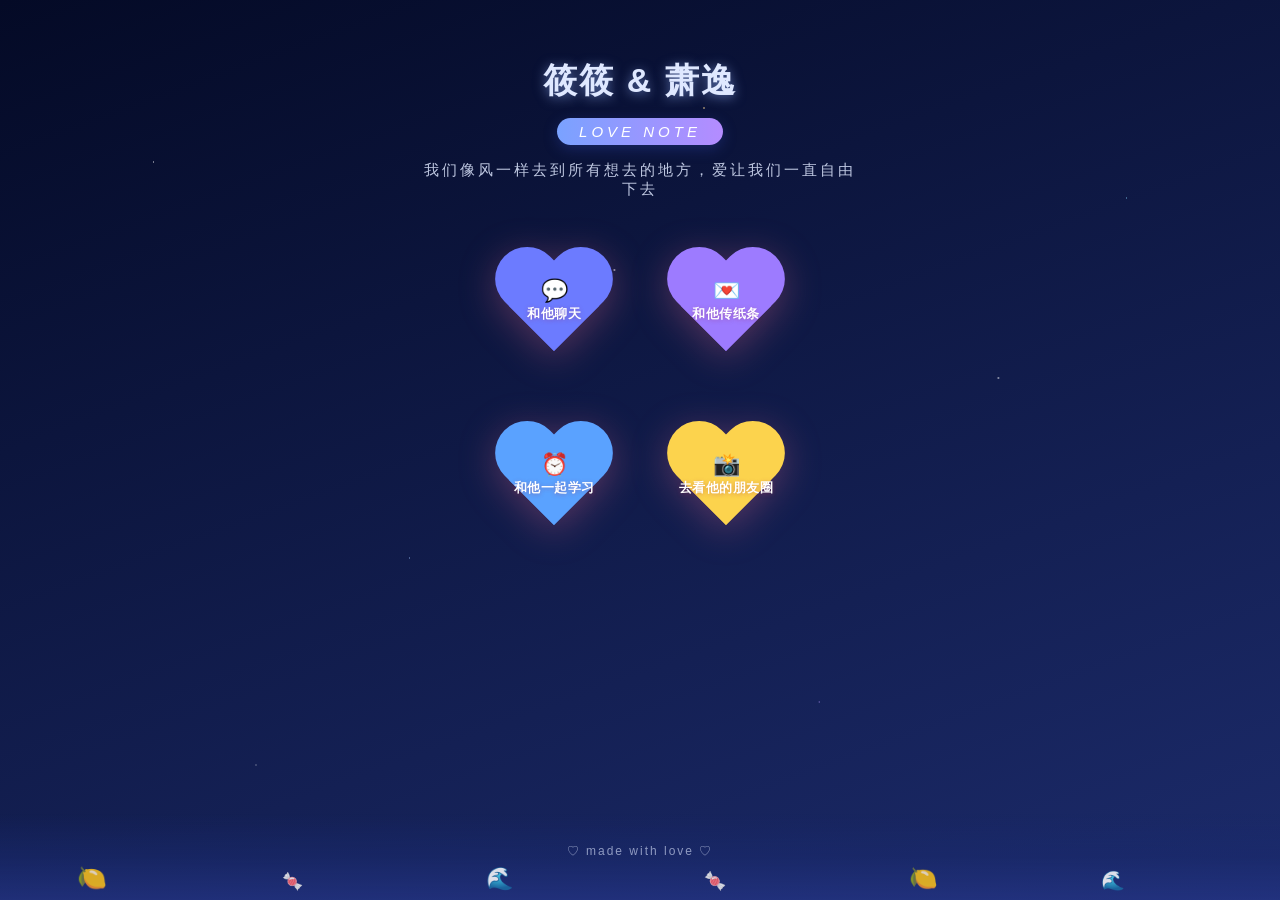
==== index.html @ c5c55795 "feat: love note site" ====
<!DOCTYPE html>
<html lang="zh-CN">
<head>
<meta charset="UTF-8">
<meta name="viewport" content="width=device-width, initial-scale=1.0, viewport-fit=cover">
<title>Love Note</title>
<link rel="stylesheet" href="style.css">
</head>
<body>

<div class="starfield"></div>
<div class="lemon-sea">
  <span class="sea-emoji">🍋</span>
  <span class="sea-emoji">🍬</span>
  <span class="sea-emoji">🌊</span>
  <span class="sea-emoji">🍬</span>
  <span class="sea-emoji">🍋</span>
  <span class="sea-emoji">🌊</span>
</div>
<div class="racing-car">🏎️<span class="car-trail"></span></div>
<div class="racing-car racer-2">🏁<span class="car-trail"></span></div>

<!-- 漂浮装饰：爱心与星光 -->
<div class="float-deco" id="floatDeco"></div>

<div class="page">

  <div class="home-head">
    <div class="home-names" id="homeNames"></div>
    <div><span class="home-lovenote" id="homeLoveNote"></span></div>
    <div class="home-slogan" id="homeSlogan"></div>
  </div>

  <!-- 三个爱心入口 -->
  <div class="hearts" id="hearts"></div>

  <div class="home-footer" id="homeFooter">♡ made with love ♡</div>
</div>

<script src="config.js"></script>
<script src="moments.js"></script>
<script>
(function () {
  var g = SITE_CONFIG.global;
  var home = SITE_CONFIG.home;

  /* 应用全局配色 */
  document.documentElement.style.setProperty('--grad-from', g.gradientFrom);
  document.documentElement.style.setProperty('--grad-to', g.gradientTo);
  document.documentElement.style.setProperty('--text-color', g.textColor);
  document.title = g.siteTitle;

  /* 主页文案 */
  document.getElementById('homeNames').textContent = g.coupleNames;
  document.getElementById('homeLoveNote').textContent = g.loveNoteText;
  document.getElementById('homeSlogan').textContent = g.slogan;

  /* 渲染三个爱心入口 */
  var heartsBox = document.getElementById('hearts');
  home.hearts.forEach(function (h) {
    var item = document.createElement('div');
    item.className = 'heart-item';

    var btn = document.createElement('a');
    btn.className = 'heart-btn';
    btn.href = h.url || '#';
    btn.style.setProperty('--heart-color', h.color);
    btn.innerHTML =
      '<span class="shape"></span>' +
      '<span class="heart-content">' +
        '<span class="heart-icon">' + h.icon + '</span>' +
        '<span class="heart-label">' + escapeHtml(h.label) + '</span>' +
      '</span>';

    var sub = document.createElement('div');
    sub.className = 'heart-sub';
    sub.textContent = h.subLabel || '';

    item.appendChild(btn);
    item.appendChild(sub);
    heartsBox.appendChild(item);
  });

  /* 漂浮装饰 */
  var deco = document.getElementById('floatDeco');
  var symbols = ['💗', '✨', '💕', '🌟', '💖', '⭐', '🏎️', '🍋', '🍬', '🏁'];
  for (var i = 0; i < 14; i++) {
    var s = document.createElement('span');
    s.textContent = symbols[i % symbols.length];
    s.style.left = (Math.random() * 100) + '%';
    s.style.fontSize = (12 + Math.random() * 16) + 'px';
    s.style.animationDuration = (9 + Math.random() * 14) + 's';
    s.style.animationDelay = (-Math.random() * 16) + 's';
    deco.appendChild(s);
  }

  function escapeHtml(str) {
    return String(str == null ? '' : str)
      .replace(/&/g, '&amp;').replace(/</g, '&lt;').replace(/>/g, '&gt;')
      .replace(/"/g, '&quot;').replace(/'/g, '&#39;');
  }
})();
</script>
</body>
</html>
---- style.css ----
/* =====================================================
 * 全局样式 - 粉色渐变 · 甜蜜温馨 · 移动端优先
 * ===================================================== */
* { margin: 0; padding: 0; box-sizing: border-box; -webkit-tap-highlight-color: transparent; }

html, body { height: 100%; }

body {
  font-family: "PingFang SC", "Microsoft YaHei", "Hiragino Sans GB", sans-serif;
  color: var(--text-color, #5a2d3c);
  background: linear-gradient(160deg, var(--grad-from, #ffe0f0), var(--grad-to, #ffb6c1)) fixed;
  min-height: 100vh;
  overflow-x: hidden;
}

a { text-decoration: none; color: inherit; }
button { font-family: inherit; }
input, textarea { font-family: inherit; }

/* ---------- 通用页面容器 ---------- */
.page {
  max-width: 480px;
  margin: 0 auto;
  min-height: 100vh;
  padding: 24px 20px 40px;
  display: flex;
  flex-direction: column;
  align-items: center;
  position: relative;
  animation: pageIn .6s ease both;
}
@keyframes pageIn {
  from { opacity: 0; transform: translateY(14px); }
  to   { opacity: 1; transform: translateY(0); }
}

/* ---------- 顶部导航（子页面用） ---------- */
.topbar {
  width: 100%;
  display: flex;
  align-items: center;
  gap: 12px;
  margin-bottom: 18px;
}
.topbar .back-btn {
  width: 38px; height: 38px;
  border-radius: 50%;
  background: rgba(255, 255, 255, .75);
  display: flex; align-items: center; justify-content: center;
  font-size: 18px;
  color: var(--text-color, #5a2d3c);
  box-shadow: 0 2px 10px rgba(214, 99, 137, .18);
  transition: transform .2s;
}
.topbar .back-btn:active { transform: scale(.9); }
.topbar .topbar-title {
  font-size: 18px;
  font-weight: 700;
  letter-spacing: 1px;
}

/* ---------- 漂浮装饰（爱心 / 星光） ---------- */
.float-deco {
  position: fixed;
  inset: 0;
  pointer-events: none;
  overflow: hidden;
  z-index: 0;
}
.float-deco span {
  position: absolute;
  bottom: -40px;
  opacity: .45;
  animation: floatUp linear infinite;
  font-size: 18px;
}
@keyframes floatUp {
  0%   { transform: translateY(0) rotate(0deg); opacity: 0; }
  10%  { opacity: .5; }
  90%  { opacity: .35; }
  100% { transform: translateY(-110vh) rotate(360deg); opacity: 0; }
}

/* =====================================================
 * 主页
 * ===================================================== */
.home-head {
  text-align: center;
  margin: 34px 0 10px;
  z-index: 1;
}
.home-names {
  font-size: 34px;
  font-weight: 800;
  letter-spacing: 2px;
  text-shadow: 0 2px 12px rgba(255, 255, 255, .8);
}
.home-lovenote {
  display: inline-block;
  margin-top: 14px;
  padding: 5px 22px;
  font-size: 15px;
  letter-spacing: 4px;
  font-style: italic;
  color: #fff;
  background: linear-gradient(90deg, #ff8fab, #ff6b95);
  border-radius: 999px;
  box-shadow: 0 4px 14px rgba(214, 99, 137, .3);
  text-transform: uppercase;
}
.home-slogan {
  margin-top: 16px;
  font-size: 15px;
  letter-spacing: 3px;
  opacity: .85;
}

/* ---------- 爱心按钮 ---------- */
.hearts {
  margin-top: 40px;
  display: flex;
  flex-direction: column;
  align-items: center;
  gap: 34px;
  z-index: 1;
}
.heart-item { display: flex; flex-direction: column; align-items: center; }
.heart-btn {
  position: relative;
  width: 128px; height: 118px;
  display: block;
  cursor: pointer;
  transition: transform .25s ease;
  animation: heartBeat 2.6s ease-in-out infinite;
}
.heart-btn:active { transform: scale(.92); }
@keyframes heartBeat {
  0%, 100% { transform: scale(1); }
  12%      { transform: scale(1.06); }
  24%      { transform: scale(1); }
}
.heart-btn .shape, .heart-btn .shape::before, .heart-btn .shape::after {
  position: absolute;
  background: var(--heart-color, #ff7fa8);
}
.heart-btn .shape {
  top: 0; left: 0;
  width: 128px; height: 118px;
  transform: none;
  filter: drop-shadow(0 8px 18px rgba(214, 99, 137, .35));
  background: transparent;
}
.heart-btn .shape::before, .heart-btn .shape::after {
  content: "";
  top: 0;
  width: 64px; height: 102px;
  border-radius: 64px 64px 0 0;
}
.heart-btn .shape::before {
  left: 64px;
  transform: rotate(-45deg);
  transform-origin: 0 100%;
}
.heart-btn .shape::after {
  left: 0;
  transform: rotate(45deg);
  transform-origin: 100% 100%;
}
.heart-btn .heart-content {
  position: absolute;
  left: 50%; top: 50%;
  transform: translate(-50%, -50%) translateY(-8px); /* 在爱心正中的基础上整体上移，贴近视觉重心 */
  width: 100px;               /* 限制在爱心内部宽度，不贴到弧形边缘 */
  display: flex;
  flex-direction: column;
  align-items: center;
  justify-content: center;
  text-align: center;
  color: #fff;
  z-index: 2;
  pointer-events: none;
}
.heart-btn .heart-icon { font-size: 22px; display: block; line-height: 1.15; }
.heart-btn .heart-label {
  display: block;
  max-width: 100%;
  font-size: 12.5px;
  font-weight: 700;
  letter-spacing: .5px;
  line-height: 1.3;
  text-shadow: 0 1px 4px rgba(160, 40, 80, .35);
  margin-top: 3px;
}
.heart-item .heart-sub {
  margin-top: 12px;
  font-size: 12.5px;
  letter-spacing: 1px;
  text-align: center;
  opacity: .75;
}

.home-footer {
  margin-top: auto;
  padding-top: 44px;
  font-size: 12px;
  letter-spacing: 2px;
  opacity: .6;
  z-index: 1;
}

/* =====================================================
 * 聊天页（仿微信）
 * ===================================================== */
.chat-app {
  position: fixed;
  inset: 0;
  max-width: 480px;
  margin: 0 auto;
  display: flex;
  flex-direction: column;
  background: var(--grad-to, #ffb6c1);
}
.chat-header {
  flex: none;
  height: 52px;
  display: flex;
  align-items: center;
  gap: 12px;
  padding: 0 14px;
  background: rgba(255, 255, 255, .9);
  box-shadow: 0 2px 10px rgba(214, 99, 137, .15);
  z-index: 5;
}
.chat-header .chat-title { font-size: 17px; font-weight: 700; }

.chat-messages {
  flex: 1;
  overflow-y: auto;
  padding: 16px 10px 12px;
  display: flex;
  flex-direction: column;
  gap: 14px;
  background: linear-gradient(180deg, rgba(255, 255, 255, .35), rgba(255, 255, 255, .5));
}

.msg { display: flex; gap: 8px; max-width: 86%; animation: msgIn .3s ease both; }
@keyframes msgIn {
  from { opacity: 0; transform: translateY(8px); }
  to   { opacity: 1; transform: translateY(0); }
}
.msg.partner { align-self: flex-start; }
.msg.user { align-self: flex-end; flex-direction: row-reverse; }

.msg .avatar {
  flex: none;
  width: 40px; height: 40px;
  border-radius: 8px;
  display: flex; align-items: center; justify-content: center;
  color: #fff;
  font-size: 16px;
  font-weight: 700;
  box-shadow: 0 2px 8px rgba(214, 99, 137, .2);
}
.msg .bubble {
  padding: 10px 14px;
  font-size: 15px;
  line-height: 1.55;
  border-radius: 12px;
  word-break: break-word;
  box-shadow: 0 2px 8px rgba(214, 99, 137, .12);
}
.msg.partner .bubble {
  background: var(--partner-bubble, #fff);
  color: var(--partner-bubble-text, #5a2d3c);
  border-top-left-radius: 4px;
}
.msg.user .bubble {
  background: var(--user-bubble, #ffb6c1);
  color: var(--user-bubble-text, #fff);
  border-top-right-radius: 4px;
}

/* 正在输入气泡 */
.typing-dots { display: inline-flex; gap: 4px; align-items: center; height: 18px; }
.typing-dots i {
  width: 6px; height: 6px;
  border-radius: 50%;
  background: var(--text-color, #5a2d3c);
  opacity: .5;
  animation: blink 1.2s infinite;
}
.typing-dots i:nth-child(2) { animation-delay: .2s; }
.typing-dots i:nth-child(3) { animation-delay: .4s; }
@keyframes blink { 0%, 80%, 100% { opacity: .25; } 40% { opacity: .9; } }

.chat-input-bar {
  flex: none;
  display: flex;
  gap: 10px;
  padding: 10px 12px calc(10px + env(safe-area-inset-bottom));
  background: rgba(255, 255, 255, .92);
  box-shadow: 0 -2px 12px rgba(214, 99, 137, .12);
}
.chat-input-bar input {
  flex: 1;
  height: 42px;
  border: none;
  outline: none;
  border-radius: 999px;
  background: #f6edf1;
  padding: 0 18px;
  font-size: 15px;
  color: var(--text-color, #5a2d3c);
}
.chat-input-bar input::placeholder { color: #c99cab; }
.chat-input-bar button {
  flex: none;
  height: 42px;
  padding: 0 22px;
  border: none;
  border-radius: 999px;
  background: linear-gradient(90deg, #ff8fab, #ff6b95);
  color: #fff;
  font-size: 15px;
  font-weight: 700;
  letter-spacing: 1px;
  box-shadow: 0 3px 10px rgba(214, 99, 137, .35);
  transition: transform .15s;
}
.chat-input-bar button:active { transform: scale(.94); }

/* =====================================================
 * 小纸条页
 * ===================================================== */
.note-paper {
  width: 100%;
  max-width: 380px;
  background: var(--paper-color, #fffaf0);
  border-radius: 10px;
  padding: 26px 22px;
  box-shadow: 0 10px 30px rgba(180, 90, 120, .22), inset 0 0 40px rgba(255, 182, 193, .15);
  position: relative;
  z-index: 1;
  transform-origin: top center;
}
.note-paper::before {
  content: "";
  position: absolute;
  inset: 8px;
  border: 1.5px dashed rgba(214, 99, 137, .3);
  border-radius: 6px;
  pointer-events: none;
}
.note-title {
  text-align: center;
  font-family: "Ma Shan Zheng", "KaiTi", "楷体", cursive;
  font-size: 26px;
  letter-spacing: 6px;
  margin-bottom: 18px;
  color: #d4577e;
}
.note-field { margin-bottom: 14px; position: relative; z-index: 1; }
.note-field label {
  display: block;
  font-family: "Ma Shan Zheng", "KaiTi", "楷体", cursive;
  font-size: 16px;
  margin-bottom: 6px;
  color: #b04a6c;
}
.note-field input {
  width: 100%;
  border: none;
  outline: none;
  border-bottom: 1.5px dashed rgba(214, 99, 137, .4);
  background: transparent;
  padding: 6px 4px;
  font-family: "Ma Shan Zheng", "KaiTi", "楷体", cursive;
  font-size: 17px;
  color: var(--text-color, #5a2d3c);
}
.note-field input::placeholder { color: #d8a9bb; }

.note-btn {
  display: block;
  width: 100%;
  margin-top: 20px;
  padding: 13px;
  border: none;
  border-radius: 999px;
  background: linear-gradient(90deg, #ff8fab, #ff6b95);
  color: #fff;
  font-size: 16px;
  font-weight: 700;
  letter-spacing: 2px;
  box-shadow: 0 5px 16px rgba(214, 99, 137, .35);
  transition: transform .15s;
  position: relative;
  z-index: 1;
}
.note-btn:active { transform: scale(.97); }
.note-btn.ghost {
  background: rgba(255, 255, 255, .8);
  color: #d4577e;
  box-shadow: 0 4px 12px rgba(214, 99, 137, .2);
}

/* 折叠后的纸条 */
.folded-note {
  width: 240px;
  height: 74px;
  margin: 30px auto 6px;
  background: var(--paper-color, #fffaf0);
  border-radius: 8px;
  box-shadow: 0 10px 24px rgba(180, 90, 120, .28);
  position: relative;
  cursor: pointer;
  display: flex;
  align-items: center;
  justify-content: center;
  animation: foldIn .55s ease both;
  z-index: 1;
}
.folded-note::before {
  content: "";
  position: absolute;
  left: 0; right: 0; top: 0;
  height: 50%;
  background: rgba(255, 228, 238, .55);
  border-radius: 8px 8px 0 0;
  border-bottom: 1px dashed rgba(214, 99, 137, .35);
}
.folded-note .seal {
  position: relative;
  z-index: 2;
  font-size: 24px;
  animation: heartBeat 2s ease-in-out infinite;
}
@keyframes foldIn {
  0%   { transform: perspective(700px) rotateX(-70deg); opacity: 0; }
  100% { transform: perspective(700px) rotateX(0); opacity: 1; }
}
.note-hint {
  text-align: center;
  font-size: 13.5px;
  letter-spacing: 1px;
  opacity: .8;
  margin-top: 14px;
  z-index: 1;
}

/* 展开后的纸条 */
.open-note {
  width: 100%;
  max-width: 380px;
  animation: unfoldIn .5s ease both;
  z-index: 1;
}
@keyframes unfoldIn {
  0%   { transform: perspective(700px) rotateX(60deg); opacity: 0; }
  100% { transform: perspective(700px) rotateX(0); opacity: 1; }
}
.open-note .note-q {
  font-family: "Ma Shan Zheng", "KaiTi", "楷体", cursive;
  font-size: 21px;
  text-align: center;
  margin-bottom: 18px;
  color: var(--text-color, #5a2d3c);
}
.open-note .note-opt {
  display: flex;
  align-items: center;
  gap: 12px;
  font-family: "Ma Shan Zheng", "KaiTi", "楷体", cursive;
  font-size: 19px;
  padding: 10px 6px;
  color: var(--text-color, #5a2d3c);
}
.open-note .note-opt .opt-letter {
  flex: none;
  width: 30px; height: 30px;
  border: 1.5px solid rgba(214, 99, 137, .45);
  border-radius: 50%;
  display: flex; align-items: center; justify-content: center;
  font-size: 16px;
  position: relative;
}
.open-note .note-opt.checked .opt-letter {
  border-color: #e0457a;
  background: rgba(255, 182, 193, .3);
}
.open-note .note-opt .opt-check {
  position: absolute;
  inset: -8px -10px;
  display: flex; align-items: center; justify-content: center;
}
.open-note .note-opt.checked .opt-check::after {
  content: "♥";
  font-size: 34px;
  color: #e0457a;
  transform: rotate(-12deg);
  text-shadow: 0 0 1px #e0457a;
  animation: heartPop .4s cubic-bezier(.2, 1.6, .4, 1) both;
}
@keyframes heartPop {
  0% { transform: rotate(-12deg) scale(2.4); opacity: 0; }
  100% { transform: rotate(-12deg) scale(1); opacity: 1; }
}

/* =====================================================
 * 计时器页
 * ===================================================== */
.timer-stage {
  display: flex;
  flex-direction: column;
  align-items: center;
  margin-top: 26px;
  z-index: 1;
}
.timer-ring-wrap { position: relative; width: 250px; height: 250px; }
.timer-ring-wrap svg { transform: rotate(-90deg); }
.timer-ring-bg { fill: none; stroke: rgba(255, 255, 255, .55); stroke-width: 12; }
.timer-ring-fg {
  fill: none;
  stroke: #ff6b95;
  stroke-width: 12;
  stroke-linecap: round;
  transition: stroke-dashoffset .5s linear;
}
.timer-center {
  position: absolute;
  inset: 0;
  display: flex;
  flex-direction: column;
  align-items: center;
  justify-content: center;
  gap: 6px;
}
.timer-phase {
  font-size: 14px;
  letter-spacing: 3px;
  opacity: .8;
}
.timer-time {
  font-size: 52px;
  font-weight: 800;
  letter-spacing: 2px;
  font-variant-numeric: tabular-nums;
  text-shadow: 0 2px 12px rgba(255, 255, 255, .7);
}
.timer-emoji { font-size: 22px; }

.timer-controls {
  display: flex;
  gap: 16px;
  margin-top: 34px;
}
.timer-btn {
  min-width: 96px;
  padding: 13px 22px;
  border: none;
  border-radius: 999px;
  font-size: 16px;
  font-weight: 700;
  letter-spacing: 2px;
  box-shadow: 0 5px 16px rgba(214, 99, 137, .3);
  transition: transform .15s;
}
.timer-btn:active { transform: scale(.94); }
.timer-btn.primary { background: linear-gradient(90deg, #ff8fab, #ff6b95); color: #fff; }
.timer-btn.plain { background: rgba(255, 255, 255, .85); color: #d4577e; }

/* 鼓励语气泡 */
.encourage-bubble {
  position: relative;
  margin-top: 30px;
  max-width: 340px;
  padding: 16px 20px;
  background: rgba(255, 255, 255, .92);
  border-radius: 16px;
  box-shadow: 0 8px 24px rgba(214, 99, 137, .25);
  text-align: center;
  font-size: 15px;
  line-height: 1.7;
  color: var(--text-color, #5a2d3c);
  animation: bubbleIn .5s cubic-bezier(.2, 1.4, .4, 1) both;
  z-index: 1;
}
.encourage-bubble::before {
  content: "";
  position: absolute;
  top: -10px; left: 50%;
  transform: translateX(-50%);
  border: 6px solid transparent;
  border-bottom-color: rgba(255, 255, 255, .92);
}
.encourage-bubble.hide { display: none; }
@keyframes bubbleIn {
  0% { opacity: 0; transform: scale(.6) translateY(10px); }
  100% { opacity: 1; transform: scale(1) translateY(0); }
}
.encourage-bubble .encourage-heart { margin-right: 6px; }

/* =====================================================
 * 后台管理页
 * ===================================================== */
.admin-wrap {
  max-width: 640px;
  margin: 0 auto;
  padding: 30px 18px 60px;
  z-index: 1;
}
.admin-card {
  background: rgba(255, 255, 255, .92);
  border-radius: 16px;
  padding: 22px 18px;
  box-shadow: 0 8px 26px rgba(214, 99, 137, .18);
  margin-bottom: 18px;
}
.admin-card h2 {
  font-size: 17px;
  margin-bottom: 14px;
  color: #d4577e;
  letter-spacing: 1px;
}
.admin-card h2::before { content: "💗 "; }
.admin-field { margin-bottom: 12px; }
.admin-field label {
  display: block;
  font-size: 13px;
  color: #a05a72;
  margin-bottom: 5px;
  letter-spacing: 1px;
}
.admin-field input[type="text"],
.admin-field input[type="number"],
.admin-field input[type="password"],
.admin-field textarea,
.admin-field select {
  width: 100%;
  border: 1.5px solid #f3d4df;
  border-radius: 10px;
  padding: 9px 12px;
  font-size: 14px;
  outline: none;
  background: #fff;
  color: var(--text-color, #5a2d3c);
  transition: border-color .2s;
}
.admin-field input:focus, .admin-field textarea:focus { border-color: #ff8fab; }
.admin-field textarea { min-height: 90px; resize: vertical; line-height: 1.6; }
.admin-field .tip { font-size: 12px; color: #c99cab; margin-top: 4px; }
.admin-row {
  display: grid;
  grid-template-columns: 1fr 1fr;
  gap: 12px;
}
.admin-actions {
  display: flex;
  gap: 12px;
  flex-wrap: wrap;
  margin-top: 6px;
}
.rule-item {
  border: 1.5px dashed #f0c3d4;
  border-radius: 12px;
  padding: 12px;
  margin-bottom: 12px;
  background: #fffaf5;
}
.rule-item .rule-head {
  display: flex;
  justify-content: space-between;
  align-items: center;
  margin-bottom: 8px;
}
.rule-item .rule-head span { font-size: 13px; color: #a05a72; font-weight: 700; }
.rule-item .del-rule {
  border: none;
  background: #ffe3ec;
  color: #d4577e;
  border-radius: 8px;
  padding: 4px 12px;
  font-size: 12px;
  cursor: pointer;
}
#genOutput { min-height: 200px; font-family: Consolas, monospace; font-size: 12px; }

/* 登录遮罩 */
.admin-lock {
  position: fixed;
  inset: 0;
  background: linear-gradient(160deg, #ffe0f0, #ffb6c1);
  display: flex;
  flex-direction: column;
  align-items: center;
  justify-content: center;
  gap: 18px;
  z-index: 99;
}
.admin-lock .lock-icon { font-size: 52px; animation: heartBeat 2s infinite; }
.admin-lock p { font-size: 15px; letter-spacing: 2px; color: #fff; text-shadow: 0 1px 6px rgba(180,90,120,.4); }
.admin-lock input {
  width: 200px;
  height: 48px;
  border: none;
  border-radius: 999px;
  text-align: center;
  font-size: 22px;
  letter-spacing: 12px;
  outline: none;
  background: rgba(255, 255, 255, .95);
  color: var(--text-color, #5a2d3c);
}
.admin-lock button {
  height: 44px;
  padding: 0 34px;
  border: none;
  border-radius: 999px;
  background: linear-gradient(90deg, #ff8fab, #ff6b95);
  color: #fff;
  font-size: 15px;
  font-weight: 700;
  letter-spacing: 2px;
  box-shadow: 0 5px 16px rgba(214, 99, 137, .4);
}
.admin-lock .lock-error { color: #d4577e; font-size: 13px; height: 18px; }

@media (min-width: 600px) {
  .hearts {
    flex-direction: row;
    gap: 44px;
    flex-wrap: wrap;
    justify-content: center;
  }
}

/* =====================================================
 * 深蓝夜空主题覆盖（Night Sky）· 赛车 · 柠檬糖海
 * ===================================================== */
body { background: linear-gradient(160deg, var(--grad-from, #040a26), var(--grad-to, #1c2b6b)) fixed; }

/* ---------- 星空背景 ---------- */
.starfield {
  position: fixed;
  inset: 0;
  pointer-events: none;
  z-index: 0;
  background-image:
    radial-gradient(1px 1px at 12% 18%, rgba(255,255,255,.9) 0, transparent 100%),
    radial-gradient(1px 1px at 32% 62%, rgba(160,200,255,.8) 0, transparent 100%),
    radial-gradient(1.5px 1.5px at 48% 30%, rgba(255,255,255,.75) 0, transparent 100%),
    radial-gradient(1px 1px at 64% 78%, rgba(180,150,255,.8) 0, transparent 100%),
    radial-gradient(1.5px 1.5px at 78% 42%, rgba(255,255,255,.7) 0, transparent 100%),
    radial-gradient(1px 1px at 88% 22%, rgba(140,220,255,.8) 0, transparent 100%),
    radial-gradient(1px 1px at 20% 85%, rgba(255,255,255,.6) 0, transparent 100%),
    radial-gradient(1.5px 1.5px at 55% 12%, rgba(255,220,150,.8) 0, transparent 100%);
  animation: starTwinkle 4s ease-in-out infinite alternate;
}
@keyframes starTwinkle {
  0%   { opacity: .55; }
  100% { opacity: 1; }
}

/* ---------- 底部柠檬糖海 ---------- */
.lemon-sea {
  position: fixed;
  left: 0; right: 0; bottom: 0;
  height: 86px;
  pointer-events: none;
  z-index: 0;
  background: linear-gradient(180deg, rgba(20,34,94,.0), rgba(26,42,110,.55), rgba(36,52,132,.75));
}
.lemon-sea .sea-emoji {
  position: absolute;
  bottom: 8px;
  font-size: 20px;
  animation: seaBob 4s ease-in-out infinite;
  opacity: .85;
}
.lemon-sea .sea-emoji:nth-child(1) { left: 6%;  animation-delay: 0s;   font-size: 24px; }
.lemon-sea .sea-emoji:nth-child(2) { left: 22%; animation-delay: .7s;  font-size: 17px; }
.lemon-sea .sea-emoji:nth-child(3) { left: 38%; animation-delay: 1.2s; font-size: 22px; }
.lemon-sea .sea-emoji:nth-child(4) { left: 55%; animation-delay: .3s;  font-size: 18px; }
.lemon-sea .sea-emoji:nth-child(5) { left: 71%; animation-delay: 1.6s; font-size: 23px; }
.lemon-sea .sea-emoji:nth-child(6) { left: 86%; animation-delay: .9s;  font-size: 19px; }
@keyframes seaBob {
  0%, 100% { transform: translateY(0) rotate(-6deg); }
  50%      { transform: translateY(-9px) rotate(7deg); }
}

/* ---------- 驶过的赛车 ---------- */
.racing-car {
  position: fixed;
  z-index: 0;
  font-size: 34px;
  bottom: 60px;
  left: -60px;
  pointer-events: none;
  animation: raceBy 9s linear infinite;
  filter: drop-shadow(0 0 8px rgba(255, 180, 90, .5));
}
.racing-car.racer-2 {
  bottom: 150px;
  font-size: 26px;
  animation-duration: 13s;
  animation-delay: 4s;
  filter: drop-shadow(0 0 8px rgba(120, 200, 255, .5));
}
.racing-car .car-trail {
  position: absolute;
  right: 100%;
  top: 50%;
  width: 60px;
  height: 4px;
  border-radius: 999px;
  background: linear-gradient(90deg, transparent, rgba(255, 200, 120, .55));
}
.racer-2 .car-trail { background: linear-gradient(90deg, transparent, rgba(140, 210, 255, .55)); }
@keyframes raceBy {
  0%   { transform: translateX(0) rotate(0deg); }
  100% { transform: translateX(calc(100vw + 120px)) rotate(0deg); }
}

/* ---------- 主题色覆盖（原粉色 → 夜空蓝紫 + 柠檬金） ---------- */
.home-lovenote { background: linear-gradient(90deg, #7aa2ff, #b48cff); box-shadow: 0 4px 14px rgba(40, 60, 150, .45); }
.home-names { text-shadow: 0 2px 12px rgba(150, 180, 255, .55); }
.back-btn { background: rgba(28, 40, 100, .8); color: #dfe8ff; box-shadow: 0 2px 10px rgba(40, 60, 150, .35); }
.chat-header { background: rgba(23, 32, 84, .92); box-shadow: 0 2px 10px rgba(10, 16, 50, .45); }
.chat-messages { background: linear-gradient(180deg, rgba(16, 24, 70, .35), rgba(16, 24, 70, .5)); }
.msg .avatar { box-shadow: 0 2px 8px rgba(40, 60, 150, .25); }
.msg .bubble { box-shadow: 0 2px 8px rgba(40, 60, 150, .2); }
.chat-input-bar { background: rgba(23, 32, 84, .94); box-shadow: 0 -2px 12px rgba(10, 16, 50, .5); }
.chat-input-bar input { background: #151d52; color: #dfe8ff; }
.chat-input-bar input::placeholder { color: #7d92c9; }
.chat-input-bar button { background: linear-gradient(90deg, #7aa2ff, #5f8dff); box-shadow: 0 3px 10px rgba(40, 70, 180, .5); }
.note-btn { background: linear-gradient(90deg, #7aa2ff, #b48cff); box-shadow: 0 5px 16px rgba(40, 60, 150, .45); }
.note-btn.ghost { background: rgba(28, 40, 100, .75); color: #c9b8ff; box-shadow: 0 4px 12px rgba(40, 60, 150, .35); }
.timer-btn.primary { background: linear-gradient(90deg, #7aa2ff, #5f8dff); box-shadow: 0 5px 16px rgba(40, 70, 180, .5); }
.timer-btn.plain { background: rgba(28, 40, 100, .8); color: #c9b8ff; }
.timer-ring-bg { stroke: rgba(180, 200, 255, .4); }
.timer-ring-fg { stroke: #fcd34d; filter: drop-shadow(0 0 6px rgba(252, 211, 77, .6)); }
.timer-time { text-shadow: 0 2px 12px rgba(150, 180, 255, .5); }
.encourage-bubble { background: rgba(26, 38, 104, .92); color: #e6ecff; box-shadow: 0 8px 24px rgba(10, 16, 50, .5); }
.encourage-bubble::before { border-bottom-color: rgba(26, 38, 104, .92); }
.note-title, .open-note .note-q, .open-note .note-opt { color: #4a5cc9; }
.note-field label { color: #5f6fd6; }
.note-field input { color: #232b6e; }
.folded-note { box-shadow: 0 10px 24px rgba(10, 16, 50, .5); }
.open-note .note-opt.checked .opt-letter { border-color: #ff6b81; background: rgba(252, 211, 77, .18); }
.open-note .note-opt.checked .opt-check::after { color: #ff6b81; text-shadow: 0 0 1px #ff6b81; }
.admin-card { background: rgba(23, 32, 84, .92); box-shadow: 0 8px 26px rgba(10, 16, 50, .45); }
.admin-card h2 { color: #b48cff; }
.admin-field label { color: #a9baf0; }
.admin-field input[type="text"],
.admin-field input[type="number"],
.admin-field input[type="password"],
.admin-field textarea,
.admin-field select { border-color: #39437f; background: #10173f; color: #dfe8ff; }
.admin-field .tip { color: #7d92c9; }
.admin-lock { background: linear-gradient(160deg, #101740, #1c2b6b); }
.rule-item { border-color: #39437f; background: #141c4d; }
.rule-item .rule-head span { color: #a9baf0; }
.rule-item .del-rule { background: #39437f; color: #b48cff; }

/* =====================================================
 * 字卡（Word Cards）通用样式
 * ===================================================== */
.card-section {
  width: 100%;
  margin-top: 30px;
  z-index: 1;
}
.card-section-head {
  display: flex;
  align-items: center;
  justify-content: space-between;
  gap: 10px;
  margin-bottom: 12px;
}
.card-section-title {
  font-size: 16px;
  font-weight: 700;
  letter-spacing: 2px;
  color: #dfe8ff;
  text-shadow: 0 1px 8px rgba(150, 180, 255, .4);
}
.card-section-title::before { content: "🎴 "; }
.card-input-row {
  display: flex;
  gap: 8px;
  margin-bottom: 14px;
}
.card-input-row input {
  flex: 1;
  min-width: 0;
  height: 40px;
  border: 1.5px solid rgba(122, 162, 255, .4);
  border-radius: 999px;
  outline: none;
  background: rgba(16, 24, 70, .7);
  padding: 0 16px;
  font-size: 14px;
  color: #dfe8ff;
  transition: border-color .2s;
}
.card-input-row input::placeholder { color: #7d92c9; }
.card-input-row input:focus { border-color: #7aa2ff; }
.card-add-btn {
  flex: none;
  width: 44px;
  height: 40px;
  border: none;
  border-radius: 999px;
  background: linear-gradient(135deg, #fcd34d, #ffb45c);
  color: #2b2340;
  font-size: 20px;
  font-weight: 800;
  box-shadow: 0 3px 10px rgba(252, 211, 77, .35);
  cursor: pointer;
  transition: transform .15s;
}
.card-add-btn:active { transform: scale(.9); }
.card-grid {
  display: grid;
  grid-template-columns: repeat(auto-fill, minmax(104px, 1fr));
  gap: 10px;
}
.word-card {
  position: relative;
  min-height: 66px;
  padding: 12px 10px 10px;
  border-radius: 14px;
  background: rgba(30, 44, 120, .55);
  border: 1px solid rgba(122, 162, 255, .35);
  box-shadow: 0 4px 14px rgba(10, 16, 50, .35);
  display: flex;
  align-items: center;
  justify-content: center;
  text-align: center;
  font-size: 14px;
  line-height: 1.5;
  color: #e6ecff;
  word-break: break-word;
  animation: cardIn .35s ease both;
  transition: transform .15s;
}
.word-card:active { transform: scale(.96); }
@keyframes cardIn {
  from { opacity: 0; transform: scale(.7) translateY(6px); }
  to   { opacity: 1; transform: scale(1) translateY(0); }
}
.word-card .card-del {
  position: absolute;
  top: -7px; right: -7px;
  width: 22px; height: 22px;
  border: none;
  border-radius: 50%;
  background: linear-gradient(135deg, #ff6b81, #ff8fa8);
  color: #fff;
  font-size: 13px;
  line-height: 1;
  cursor: pointer;
  box-shadow: 0 2px 6px rgba(0, 0, 0, .35);
  display: flex;
  align-items: center;
  justify-content: center;
  opacity: .9;
  transition: transform .15s, opacity .15s;
}
.word-card .card-del:active { transform: scale(1.15); }
.card-empty {
  grid-column: 1 / -1;
  padding: 22px 10px;
  text-align: center;
  font-size: 13px;
  letter-spacing: 1px;
  color: #8fa3d9;
  border: 1.5px dashed rgba(122, 162, 255, .3);
  border-radius: 14px;
}
.shake {
  animation: inputShake .4s ease;
}
@keyframes inputShake {
  0%, 100% { transform: translateX(0); }
  25% { transform: translateX(-6px); }
  50% { transform: translateX(6px); }
  75% { transform: translateX(-3px); }
}

/* =====================================================
 * 朋友圈（Moments）页
 * ===================================================== */
.moments-hero {
  width: 100%;
  margin-bottom: 20px;
  padding: 22px 18px;
  border-radius: 18px;
  background: linear-gradient(135deg, rgba(26, 38, 104, .85), rgba(42, 30, 92, .85));
  border: 1px solid rgba(122, 162, 255, .35);
  box-shadow: 0 8px 26px rgba(10, 16, 50, .5);
  text-align: center;
  z-index: 1;
  position: relative;
  overflow: hidden;
}
.moments-hero::after {
  content: "🏎️";
  position: absolute;
  right: -8px; bottom: -6px;
  font-size: 46px;
  opacity: .35;
  transform: rotate(-12deg);
}
.moments-hero .hero-title { font-size: 20px; font-weight: 800; letter-spacing: 2px; color: #fff; }
.moments-hero .hero-clock {
  margin-top: 10px;
  font-size: 15px;
  letter-spacing: 1px;
  color: #c9d7ff;
}
.moments-hero .hero-clock b {
  color: #fcd34d;
  font-size: 17px;
  font-variant-numeric: tabular-nums;
}
.moments-hero .hero-activity {
  margin-top: 14px;
  padding: 12px 14px;
  border-radius: 14px;
  background: rgba(10, 16, 50, .55);
  font-size: 14.5px;
  line-height: 1.7;
  color: #e6ecff;
  text-align: left;
}
.moments-hero .hero-activity .act-time {
  display: block;
  margin-top: 6px;
  font-size: 12px;
  color: #8fa3d9;
  text-align: right;
}
.moments-refresh {
  margin-top: 12px;
  padding: 8px 18px;
  border: 1.5px solid rgba(252, 211, 77, .6);
  border-radius: 999px;
  background: rgba(252, 211, 77, .12);
  color: #fcd34d;
  font-size: 13px;
  letter-spacing: 1px;
  cursor: pointer;
  transition: transform .15s;
}
.moments-refresh:active { transform: scale(.94); }

.moments-card {
  width: 100%;
  margin-top: 16px;
  padding: 18px 16px;
  border-radius: 18px;
  background: rgba(23, 32, 84, .7);
  border: 1px solid rgba(122, 162, 255, .3);
  box-shadow: 0 6px 20px rgba(10, 16, 50, .4);
  z-index: 1;
}
.moments-card .card-section-head { margin-bottom: 14px; }
.moments-card .card-section-title { color: #cfe0ff; }
.moments-card .card-section-title.mood::before { content: "🌙 "; }
.moments-card .card-section-title.status::before { content: "🚦 "; }

/* =====================================================
 * 朋友圈随机弹窗（Pop-up）
 * ===================================================== */
.moments-popup {
  position: fixed;
  inset: 0;
  z-index: 999;
  background: rgba(4, 8, 30, .55);
  backdrop-filter: blur(3px);
  display: flex;
  align-items: center;
  justify-content: center;
  opacity: 0;
  visibility: hidden;
  transition: opacity .3s ease, visibility .3s ease;
}
.moments-popup.show { opacity: 1; visibility: visible; }
.moments-popup-card {
  width: min(320px, 86vw);
  border-radius: 20px;
  padding: 22px 20px 18px;
  background: linear-gradient(160deg, rgba(28, 42, 110, .97), rgba(46, 30, 100, .97));
  border: 1px solid rgba(122, 162, 255, .45);
  box-shadow: 0 20px 60px rgba(0, 0, 0, .55);
  text-align: center;
  transform: translateY(18px) scale(.94);
  transition: transform .3s cubic-bezier(.2, 1.4, .4, 1);
}
.moments-popup.show .moments-popup-card { transform: translateY(0) scale(1); }
.popup-title { font-size: 18px; font-weight: 800; letter-spacing: 2px; color: #fff; }
.popup-world {
  margin-top: 12px;
  font-size: 13px;
  letter-spacing: 1px;
  color: #a9baf0;
  border-bottom: 1px dashed rgba(122, 162, 255, .4);
  padding-bottom: 12px;
}
.popup-world b { color: #fcd34d; }
.popup-text {
  margin-top: 14px;
  padding: 14px 12px;
  border-radius: 14px;
  background: rgba(10, 16, 50, .55);
  font-size: 15px;
  line-height: 1.8;
  color: #e6ecff;
  text-align: left;
}
.popup-time { margin-top: 12px; font-size: 12px; color: #8fa3d9; letter-spacing: 1px; }
.popup-close {
  margin-top: 16px;
  width: 100%;
  padding: 11px;
  border: none;
  border-radius: 999px;
  background: linear-gradient(90deg, #7aa2ff, #b48cff);
  color: #fff;
  font-size: 15px;
  font-weight: 700;
  letter-spacing: 2px;
  cursor: pointer;
  box-shadow: 0 5px 16px rgba(40, 60, 150, .5);
  transition: transform .15s;
}
.popup-close:active { transform: scale(.95); }

/* =====================================================
 * 朋友圈页：字卡缩小、名称更轻；弹窗类型标签
 * ===================================================== */
.moments-card .card-section-title { font-size: 14px; letter-spacing: 1px; }
.moments-card .card-section-title::before { content: ""; }
.moments-card .card-section-title.mood::before { content: "🌙 "; }
.moments-card .card-section-title.status::before { content: "🚦 "; }
.moments-card .card-grid { grid-template-columns: repeat(auto-fill, minmax(74px, 1fr)); gap: 8px; }
.moments-card .word-card {
  min-height: 40px;
  padding: 8px 9px 8px 7px;
  border-radius: 10px;
  font-size: 12.5px;
  line-height: 1.45;
}
.moments-card .word-card .card-del { width: 17px; height: 17px; font-size: 9px; top: -5px; right: -5px; }
.moments-card .card-input-row { margin-bottom: 10px; }
.moments-card .card-input-row input { height: 34px; font-size: 13px; padding: 0 13px; }
.moments-card .card-add-btn { width: 36px; height: 34px; font-size: 17px; }
.moments-card .card-empty { padding: 14px 8px; font-size: 12px; }

.popup-tag {
  display: inline-block;
  margin-right: 8px;
  padding: 2px 8px;
  border-radius: 999px;
  font-size: 11px;
  letter-spacing: 1px;
  vertical-align: 2px;
}
.popup-tag-mood { background: rgba(252, 211, 77, .18); color: #fcd34d; border: 1px solid rgba(252, 211, 77, .4); }
.popup-tag-status { background: rgba(122, 162, 255, .18); color: #9db8ff; border: 1px solid rgba(122, 162, 255, .4); }

/* =====================================================
 * 聊天页字卡栏（Word Card Bar）
 * ===================================================== */
.chat-card-bar {
  flex: none;
  padding: 8px 10px 2px;
  background: rgba(23, 32, 84, .94);
  box-shadow: 0 -2px 10px rgba(10, 16, 50, .4);
}
.chat-cards {
  display: flex;
  gap: 8px;
  overflow-x: auto;
  padding-bottom: 6px;
  scrollbar-width: none;
}
.chat-cards::-webkit-scrollbar { display: none; }
.chat-chip {
  position: relative;
  flex: none;
  max-width: 160px;
  padding: 7px 26px 7px 12px;
  border: 1px solid rgba(122, 162, 255, .45);
  border-radius: 999px;
  background: rgba(30, 44, 120, .6);
  color: #e6ecff;
  font-size: 13px;
  white-space: nowrap;
  overflow: hidden;
  text-overflow: ellipsis;
  cursor: pointer;
  transition: transform .15s, background .2s;
}
.chat-chip:active { transform: scale(.94); background: rgba(60, 80, 180, .7); }
.chat-chip-add {
  width: 34px;
  padding: 7px 0;
  text-align: center;
  background: linear-gradient(135deg, #fcd34d, #ffb45c);
  border-color: transparent;
  color: #2b2340;
  font-size: 17px;
  font-weight: 800;
}
.chat-chip-del {
  position: absolute;
  top: -5px; right: -5px;
  width: 18px; height: 18px;
  border-radius: 50%;
  background: linear-gradient(135deg, #ff6b81, #ff8fa8);
  color: #fff;
  font-size: 11px;
  line-height: 18px;
  text-align: center;
  box-shadow: 0 2px 5px rgba(0, 0, 0, .35);
}
.chat-card-input-row {
  display: flex;
  gap: 8px;
  padding: 6px 0 8px;
}
.chat-card-input-row input {
  flex: 1;
  min-width: 0;
  height: 36px;
  border: 1.5px solid rgba(122, 162, 255, .4);
  border-radius: 999px;
  outline: none;
  background: rgba(16, 24, 70, .7);
  padding: 0 14px;
  font-size: 13px;
  color: #dfe8ff;
}
.chat-card-input-row input::placeholder { color: #7d92c9; }
.chat-card-input-row .card-add-btn { height: 36px; width: 40px; }
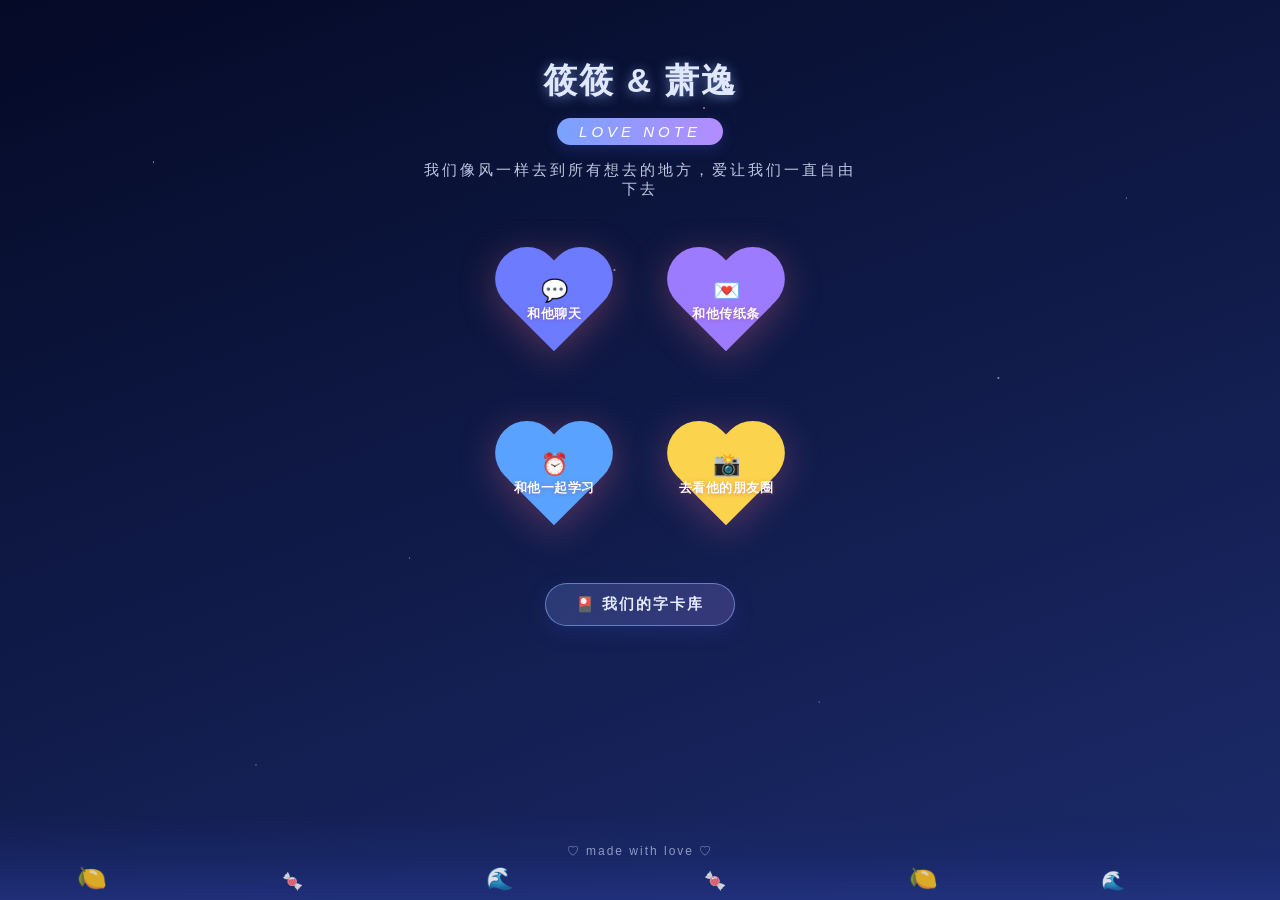
==== commit 4ef8b53a: "Add card library and wire cards into per-module random pools" ====
--- a/index.html
+++ b/index.html
@@ -33,6 +33,11 @@
 
   <!-- 三个爱心入口 -->
   <div class="hearts" id="hearts"></div>
+
+  <!-- 字卡库入口 -->
+  <div class="home-entry-row">
+    <a class="lib-entry" href="cards.html">🎴 我们的字卡库</a>
+  </div>
 
   <div class="home-footer" id="homeFooter">♡ made with love ♡</div>
 </div>
--- a/style.css
+++ b/style.css
@@ -1245,3 +1245,97 @@
 }
 .chat-card-input-row input::placeholder { color: #7d92c9; }
 .chat-card-input-row .card-add-btn { height: 36px; width: 40px; }
+
+/* =====================================================
+ * 字卡库页（cards.html）
+ * ===================================================== */
+.lib-hint {
+  width: 100%;
+  text-align: center;
+  font-size: 12.5px;
+  letter-spacing: 1px;
+  color: #8fa3d9;
+  margin: -6px 0 6px;
+  z-index: 1;
+}
+.card-lib-group {
+  width: 100%;
+  margin-top: 14px;
+  padding: 14px 14px 18px;
+  border-radius: 18px;
+  background: rgba(23, 32, 84, .55);
+  border: 1px solid rgba(122, 162, 255, .3);
+  box-shadow: 0 6px 20px rgba(10, 16, 50, .4);
+  z-index: 1;
+}
+.card-lib-group .card-section-head { margin-bottom: 10px; }
+.card-lib-group .card-section-title { font-size: 15px; }
+.card-lib-group .card-section-title::before { content: ""; }
+.card-lib-group .card-count { font-size: 12px; color: #8fa3d9; letter-spacing: 1px; }
+.card-lib-group .card-input-row { margin-bottom: 12px; }
+.card-lib-group .card-grid { grid-template-columns: repeat(auto-fill, minmax(96px, 1fr)); gap: 10px; }
+.card-lib-group .word-card { min-height: 58px; }
+
+/* 点击卡片就地编辑 */
+.word-card .card-text { display: block; }
+.word-card.editing { border-color: #fcd34d; box-shadow: 0 0 0 2px rgba(252, 211, 77, .3); cursor: text; }
+.word-card.editing .card-del { display: none; }
+.word-card.editing .card-text { visibility: hidden; }
+.word-card .card-edit-input {
+  position: absolute;
+  left: 6px; right: 6px;
+  top: 7px; bottom: 7px;
+  width: auto;
+  border: none;
+  outline: none;
+  border-radius: 10px;
+  background: rgba(10, 16, 50, .8);
+  color: #fff;
+  font-size: 14px;
+  text-align: center;
+  padding: 0 4px;
+}
+
+/* 主页字卡库入口 */
+.home-entry-row {
+  margin-top: 30px;
+  display: flex;
+  justify-content: center;
+  z-index: 1;
+}
+.lib-entry {
+  display: inline-flex;
+  align-items: center;
+  gap: 6px;
+  padding: 11px 30px;
+  border-radius: 999px;
+  background: linear-gradient(135deg, rgba(122, 162, 255, .22), rgba(180, 140, 255, .22));
+  border: 1.5px solid rgba(150, 180, 255, .55);
+  color: #e6ecff;
+  font-size: 14.5px;
+  font-weight: 700;
+  letter-spacing: 2px;
+  box-shadow: 0 6px 18px rgba(40, 60, 150, .35);
+  transition: transform .15s, background .2s;
+}
+.lib-entry:active { transform: scale(.93); background: linear-gradient(135deg, rgba(122, 162, 255, .38), rgba(180, 140, 255, .38)); }
+
+/* 聊天页顶部的字卡库入口 */
+.chat-lib-btn {
+  margin-left: auto;
+  flex: none;
+  height: 30px;
+  padding: 0 13px;
+  display: inline-flex;
+  align-items: center;
+  gap: 4px;
+  border-radius: 999px;
+  background: linear-gradient(135deg, #fcd34d, #ffb45c);
+  color: #2b2340;
+  font-size: 12px;
+  font-weight: 700;
+  letter-spacing: 1px;
+  box-shadow: 0 2px 8px rgba(0, 0, 0, .25);
+  transition: transform .15s;
+}
+.chat-lib-btn:active { transform: scale(.92); }
